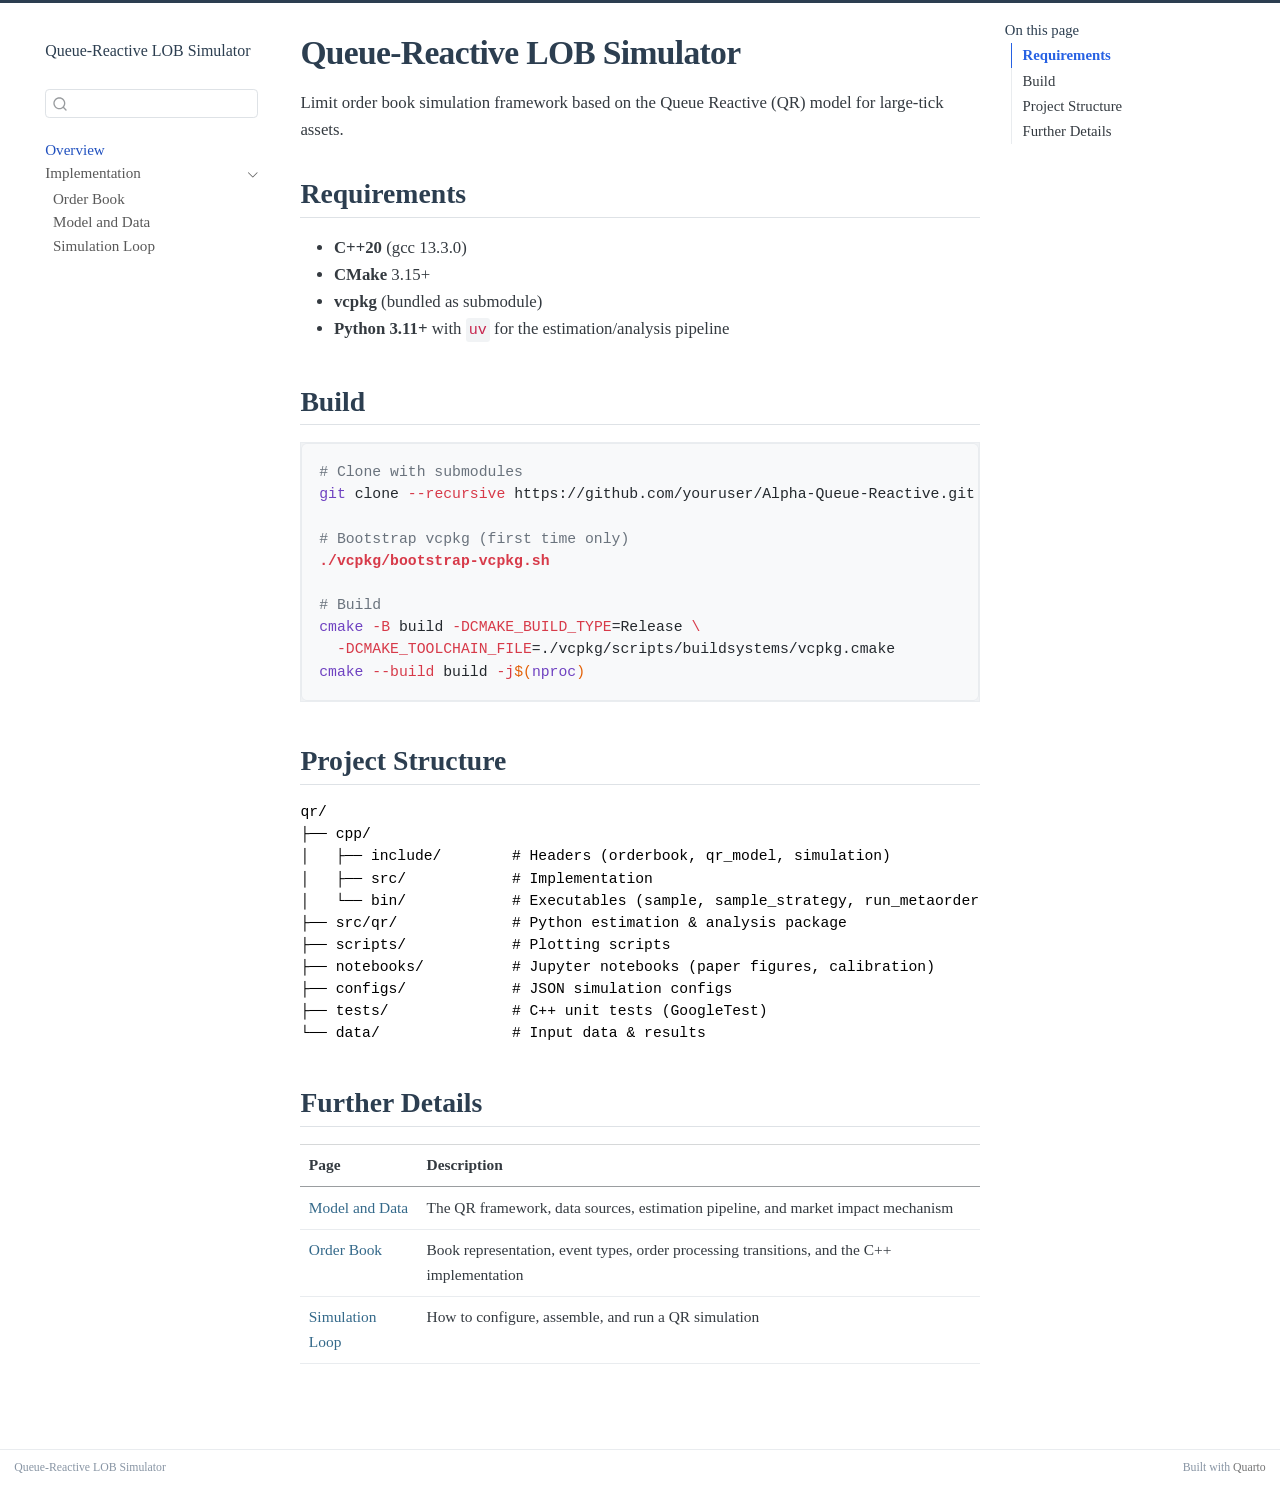
==== index.html @ 25c7e42f "Built site for gh-pages" ====
<!DOCTYPE html>
<html xmlns="http://www.w3.org/1999/xhtml" lang="en" xml:lang="en"><head>

<meta charset="utf-8">
<meta name="generator" content="quarto-1.8.27">

<meta name="viewport" content="width=device-width, initial-scale=1.0, user-scalable=yes">


<title>Queue-Reactive LOB Simulator</title>
<style>
code{white-space: pre-wrap;}
span.smallcaps{font-variant: small-caps;}
div.columns{display: flex; gap: min(4vw, 1.5em);}
div.column{flex: auto; overflow-x: auto;}
div.hanging-indent{margin-left: 1.5em; text-indent: -1.5em;}
ul.task-list{list-style: none;}
ul.task-list li input[type="checkbox"] {
  width: 0.8em;
  margin: 0 0.8em 0.2em -1em; /* quarto-specific, see https://github.com/quarto-dev/quarto-cli/issues/4556 */ 
  vertical-align: middle;
}
/* CSS for syntax highlighting */
html { -webkit-text-size-adjust: 100%; }
pre > code.sourceCode { white-space: pre; position: relative; }
pre > code.sourceCode > span { display: inline-block; line-height: 1.25; }
pre > code.sourceCode > span:empty { height: 1.2em; }
.sourceCode { overflow: visible; }
code.sourceCode > span { color: inherit; text-decoration: inherit; }
div.sourceCode { margin: 1em 0; }
pre.sourceCode { margin: 0; }
@media screen {
div.sourceCode { overflow: auto; }
}
@media print {
pre > code.sourceCode { white-space: pre-wrap; }
pre > code.sourceCode > span { text-indent: -5em; padding-left: 5em; }
}
pre.numberSource code
  { counter-reset: source-line 0; }
pre.numberSource code > span
  { position: relative; left: -4em; counter-increment: source-line; }
pre.numberSource code > span > a:first-child::before
  { content: counter(source-line);
    position: relative; left: -1em; text-align: right; vertical-align: baseline;
    border: none; display: inline-block;
    -webkit-touch-callout: none; -webkit-user-select: none;
    -khtml-user-select: none; -moz-user-select: none;
    -ms-user-select: none; user-select: none;
    padding: 0 4px; width: 4em;
  }
pre.numberSource { margin-left: 3em;  padding-left: 4px; }
div.sourceCode
  {   }
@media screen {
pre > code.sourceCode > span > a:first-child::before { text-decoration: underline; }
}
</style>


<script src="site_libs/quarto-nav/quarto-nav.js"></script>
<script src="site_libs/quarto-nav/headroom.min.js"></script>
<script src="site_libs/clipboard/clipboard.min.js"></script>
<script src="site_libs/quarto-search/autocomplete.umd.js"></script>
<script src="site_libs/quarto-search/fuse.min.js"></script>
<script src="site_libs/quarto-search/quarto-search.js"></script>
<meta name="quarto:offset" content="./">
<script src="site_libs/quarto-html/quarto.js" type="module"></script>
<script src="site_libs/quarto-html/tabsets/tabsets.js" type="module"></script>
<script src="site_libs/quarto-html/axe/axe-check.js" type="module"></script>
<script src="site_libs/quarto-html/popper.min.js"></script>
<script src="site_libs/quarto-html/tippy.umd.min.js"></script>
<script src="site_libs/quarto-html/anchor.min.js"></script>
<link href="site_libs/quarto-html/tippy.css" rel="stylesheet">
<link href="site_libs/quarto-html/quarto-syntax-highlighting-8b4baf804e461d9b72633f0de59a0cac.css" rel="stylesheet" id="quarto-text-highlighting-styles">
<script src="site_libs/bootstrap/bootstrap.min.js"></script>
<link href="site_libs/bootstrap/bootstrap-icons.css" rel="stylesheet">
<link href="site_libs/bootstrap/bootstrap-0736d62889a6a221a67ba4d03882f876.min.css" rel="stylesheet" append-hash="true" id="quarto-bootstrap" data-mode="light">
<script id="quarto-search-options" type="application/json">{
  "location": "sidebar",
  "copy-button": false,
  "collapse-after": 3,
  "panel-placement": "start",
  "type": "textbox",
  "limit": 50,
  "keyboard-shortcut": [
    "f",
    "/",
    "s"
  ],
  "show-item-context": false,
  "language": {
    "search-no-results-text": "No results",
    "search-matching-documents-text": "matching documents",
    "search-copy-link-title": "Copy link to search",
    "search-hide-matches-text": "Hide additional matches",
    "search-more-match-text": "more match in this document",
    "search-more-matches-text": "more matches in this document",
    "search-clear-button-title": "Clear",
    "search-text-placeholder": "",
    "search-detached-cancel-button-title": "Cancel",
    "search-submit-button-title": "Submit",
    "search-label": "Search"
  }
}</script>


<link rel="stylesheet" href="styles.css">
</head>

<body class="nav-sidebar floating quarto-light">

<div id="quarto-search-results"></div>
  <header id="quarto-header" class="headroom fixed-top">
  <nav class="quarto-secondary-nav">
    <div class="container-fluid d-flex">
      <button type="button" class="quarto-btn-toggle btn" data-bs-toggle="collapse" role="button" data-bs-target=".quarto-sidebar-collapse-item" aria-controls="quarto-sidebar" aria-expanded="false" aria-label="Toggle sidebar navigation" onclick="if (window.quartoToggleHeadroom) { window.quartoToggleHeadroom(); }">
        <i class="bi bi-layout-text-sidebar-reverse"></i>
      </button>
        <nav class="quarto-page-breadcrumbs" aria-label="breadcrumb"><ol class="breadcrumb"><li class="breadcrumb-item"><a href="./index.html">Overview</a></li></ol></nav>
        <a class="flex-grow-1" role="navigation" data-bs-toggle="collapse" data-bs-target=".quarto-sidebar-collapse-item" aria-controls="quarto-sidebar" aria-expanded="false" aria-label="Toggle sidebar navigation" onclick="if (window.quartoToggleHeadroom) { window.quartoToggleHeadroom(); }">      
        </a>
      <button type="button" class="btn quarto-search-button" aria-label="Search" onclick="window.quartoOpenSearch();">
        <i class="bi bi-search"></i>
      </button>
    </div>
  </nav>
</header>
<!-- content -->
<div id="quarto-content" class="quarto-container page-columns page-rows-contents page-layout-article">
<!-- sidebar -->
  <nav id="quarto-sidebar" class="sidebar collapse collapse-horizontal quarto-sidebar-collapse-item sidebar-navigation floating overflow-auto">
    <div class="pt-lg-2 mt-2 text-left sidebar-header">
    <div class="sidebar-title mb-0 py-0">
      <a href="./">Queue-Reactive LOB Simulator</a> 
    </div>
      </div>
        <div class="mt-2 flex-shrink-0 align-items-center">
        <div class="sidebar-search">
        <div id="quarto-search" class="" title="Search"></div>
        </div>
        </div>
    <div class="sidebar-menu-container"> 
    <ul class="list-unstyled mt-1">
        <li class="sidebar-item">
  <div class="sidebar-item-container"> 
  <a href="./index.html" class="sidebar-item-text sidebar-link active">
 <span class="menu-text">Overview</span></a>
  </div>
</li>
        <li class="sidebar-item sidebar-item-section">
      <div class="sidebar-item-container"> 
            <a class="sidebar-item-text sidebar-link text-start" data-bs-toggle="collapse" data-bs-target="#quarto-sidebar-section-1" role="navigation" aria-expanded="true">
 <span class="menu-text">Implementation</span></a>
          <a class="sidebar-item-toggle text-start" data-bs-toggle="collapse" data-bs-target="#quarto-sidebar-section-1" role="navigation" aria-expanded="true" aria-label="Toggle section">
            <i class="bi bi-chevron-right ms-2"></i>
          </a> 
      </div>
      <ul id="quarto-sidebar-section-1" class="collapse list-unstyled sidebar-section depth1 show">  
          <li class="sidebar-item">
  <div class="sidebar-item-container"> 
  <a href="./orderbook.html" class="sidebar-item-text sidebar-link">
 <span class="menu-text">Order Book</span></a>
  </div>
</li>
          <li class="sidebar-item">
  <div class="sidebar-item-container"> 
  <a href="./model.html" class="sidebar-item-text sidebar-link">
 <span class="menu-text">Model and Data</span></a>
  </div>
</li>
          <li class="sidebar-item">
  <div class="sidebar-item-container"> 
  <a href="./simulation.html" class="sidebar-item-text sidebar-link">
 <span class="menu-text">Simulation Loop</span></a>
  </div>
</li>
      </ul>
  </li>
    </ul>
    </div>
</nav>
<div id="quarto-sidebar-glass" class="quarto-sidebar-collapse-item" data-bs-toggle="collapse" data-bs-target=".quarto-sidebar-collapse-item"></div>
<!-- margin-sidebar -->
    <div id="quarto-margin-sidebar" class="sidebar margin-sidebar">
        <nav id="TOC" role="doc-toc" class="toc-active">
    <h2 id="toc-title">On this page</h2>
   
  <ul>
  <li><a href="#requirements" id="toc-requirements" class="nav-link active" data-scroll-target="#requirements">Requirements</a></li>
  <li><a href="#build" id="toc-build" class="nav-link" data-scroll-target="#build">Build</a></li>
  <li><a href="#project-structure" id="toc-project-structure" class="nav-link" data-scroll-target="#project-structure">Project Structure</a></li>
  <li><a href="#further-details" id="toc-further-details" class="nav-link" data-scroll-target="#further-details">Further Details</a></li>
  </ul>
</nav>
    </div>
<!-- main -->
<main class="content" id="quarto-document-content">

<header id="title-block-header" class="quarto-title-block default">
<div class="quarto-title">
<h1 class="title">Queue-Reactive LOB Simulator</h1>
</div>



<div class="quarto-title-meta">

    
  
    
  </div>
  


</header>


<p>Limit order book simulation framework based on the Queue Reactive (QR) model for large-tick assets.</p>
<section id="requirements" class="level2">
<h2 class="anchored" data-anchor-id="requirements">Requirements</h2>
<ul>
<li><strong>C++20</strong> (gcc 13.3.0)</li>
<li><strong>CMake</strong> 3.15+</li>
<li><strong>vcpkg</strong> (bundled as submodule)</li>
<li><strong>Python 3.11+</strong> with <code>uv</code> for the estimation/analysis pipeline</li>
</ul>
</section>
<section id="build" class="level2">
<h2 class="anchored" data-anchor-id="build">Build</h2>
<div class="code-copy-outer-scaffold"><div class="sourceCode" id="cb1"><pre class="sourceCode bash code-with-copy"><code class="sourceCode bash"><span id="cb1-1"><a href="#cb1-1" aria-hidden="true" tabindex="-1"></a><span class="co"># Clone with submodules</span></span>
<span id="cb1-2"><a href="#cb1-2" aria-hidden="true" tabindex="-1"></a><span class="fu">git</span> clone <span class="at">--recursive</span> https://github.com/youruser/Alpha-Queue-Reactive.git</span>
<span id="cb1-3"><a href="#cb1-3" aria-hidden="true" tabindex="-1"></a></span>
<span id="cb1-4"><a href="#cb1-4" aria-hidden="true" tabindex="-1"></a><span class="co"># Bootstrap vcpkg (first time only)</span></span>
<span id="cb1-5"><a href="#cb1-5" aria-hidden="true" tabindex="-1"></a><span class="ex">./vcpkg/bootstrap-vcpkg.sh</span></span>
<span id="cb1-6"><a href="#cb1-6" aria-hidden="true" tabindex="-1"></a></span>
<span id="cb1-7"><a href="#cb1-7" aria-hidden="true" tabindex="-1"></a><span class="co"># Build</span></span>
<span id="cb1-8"><a href="#cb1-8" aria-hidden="true" tabindex="-1"></a><span class="fu">cmake</span> <span class="at">-B</span> build <span class="at">-DCMAKE_BUILD_TYPE</span><span class="op">=</span>Release <span class="dt">\</span></span>
<span id="cb1-9"><a href="#cb1-9" aria-hidden="true" tabindex="-1"></a>  <span class="at">-DCMAKE_TOOLCHAIN_FILE</span><span class="op">=</span>./vcpkg/scripts/buildsystems/vcpkg.cmake</span>
<span id="cb1-10"><a href="#cb1-10" aria-hidden="true" tabindex="-1"></a><span class="fu">cmake</span> <span class="at">--build</span> build <span class="at">-j</span><span class="va">$(</span><span class="fu">nproc</span><span class="va">)</span></span></code></pre></div><button title="Copy to Clipboard" class="code-copy-button"><i class="bi"></i></button></div>
</section>
<section id="project-structure" class="level2">
<h2 class="anchored" data-anchor-id="project-structure">Project Structure</h2>
<pre><code>qr/
├── cpp/
│   ├── include/        # Headers (orderbook, qr_model, simulation)
│   ├── src/            # Implementation
│   └── bin/            # Executables (sample, sample_strategy, run_metaorder, ...)
├── src/qr/             # Python estimation &amp; analysis package
├── scripts/            # Plotting scripts
├── notebooks/          # Jupyter notebooks (paper figures, calibration)
├── configs/            # JSON simulation configs
├── tests/              # C++ unit tests (GoogleTest)
└── data/               # Input data &amp; results</code></pre>
</section>
<section id="further-details" class="level2">
<h2 class="anchored" data-anchor-id="further-details">Further Details</h2>
<table class="caption-top table">
<thead>
<tr class="header">
<th>Page</th>
<th>Description</th>
</tr>
</thead>
<tbody>
<tr class="odd">
<td><a href="./model.html">Model and Data</a></td>
<td>The QR framework, data sources, estimation pipeline, and market impact mechanism</td>
</tr>
<tr class="even">
<td><a href="./orderbook.html">Order Book</a></td>
<td>Book representation, event types, order processing transitions, and the C++ implementation</td>
</tr>
<tr class="odd">
<td><a href="./simulation.html">Simulation Loop</a></td>
<td>How to configure, assemble, and run a QR simulation</td>
</tr>
</tbody>
</table>


</section>

</main> <!-- /main -->
<script id="quarto-html-after-body" type="application/javascript">
  window.document.addEventListener("DOMContentLoaded", function (event) {
    const icon = "";
    const anchorJS = new window.AnchorJS();
    anchorJS.options = {
      placement: 'right',
      icon: icon
    };
    anchorJS.add('.anchored');
    const isCodeAnnotation = (el) => {
      for (const clz of el.classList) {
        if (clz.startsWith('code-annotation-')) {                     
          return true;
        }
      }
      return false;
    }
    const onCopySuccess = function(e) {
      // button target
      const button = e.trigger;
      // don't keep focus
      button.blur();
      // flash "checked"
      button.classList.add('code-copy-button-checked');
      var currentTitle = button.getAttribute("title");
      button.setAttribute("title", "Copied!");
      let tooltip;
      if (window.bootstrap) {
        button.setAttribute("data-bs-toggle", "tooltip");
        button.setAttribute("data-bs-placement", "left");
        button.setAttribute("data-bs-title", "Copied!");
        tooltip = new bootstrap.Tooltip(button, 
          { trigger: "manual", 
            customClass: "code-copy-button-tooltip",
            offset: [0, -8]});
        tooltip.show();    
      }
      setTimeout(function() {
        if (tooltip) {
          tooltip.hide();
          button.removeAttribute("data-bs-title");
          button.removeAttribute("data-bs-toggle");
          button.removeAttribute("data-bs-placement");
        }
        button.setAttribute("title", currentTitle);
        button.classList.remove('code-copy-button-checked');
      }, 1000);
      // clear code selection
      e.clearSelection();
    }
    const getTextToCopy = function(trigger) {
      const outerScaffold = trigger.parentElement.cloneNode(true);
      const codeEl = outerScaffold.querySelector('code');
      for (const childEl of codeEl.children) {
        if (isCodeAnnotation(childEl)) {
          childEl.remove();
        }
      }
      return codeEl.innerText;
    }
    const clipboard = new window.ClipboardJS('.code-copy-button:not([data-in-quarto-modal])', {
      text: getTextToCopy
    });
    clipboard.on('success', onCopySuccess);
    if (window.document.getElementById('quarto-embedded-source-code-modal')) {
      const clipboardModal = new window.ClipboardJS('.code-copy-button[data-in-quarto-modal]', {
        text: getTextToCopy,
        container: window.document.getElementById('quarto-embedded-source-code-modal')
      });
      clipboardModal.on('success', onCopySuccess);
    }
      var localhostRegex = new RegExp(/^(?:http|https):\/\/localhost\:?[0-9]*\//);
      var mailtoRegex = new RegExp(/^mailto:/);
        var filterRegex = new RegExp('/' + window.location.host + '/');
      var isInternal = (href) => {
          return filterRegex.test(href) || localhostRegex.test(href) || mailtoRegex.test(href);
      }
      // Inspect non-navigation links and adorn them if external
     var links = window.document.querySelectorAll('a[href]:not(.nav-link):not(.navbar-brand):not(.toc-action):not(.sidebar-link):not(.sidebar-item-toggle):not(.pagination-link):not(.no-external):not([aria-hidden]):not(.dropdown-item):not(.quarto-navigation-tool):not(.about-link)');
      for (var i=0; i<links.length; i++) {
        const link = links[i];
        if (!isInternal(link.href)) {
          // undo the damage that might have been done by quarto-nav.js in the case of
          // links that we want to consider external
          if (link.dataset.originalHref !== undefined) {
            link.href = link.dataset.originalHref;
          }
        }
      }
    function tippyHover(el, contentFn, onTriggerFn, onUntriggerFn) {
      const config = {
        allowHTML: true,
        maxWidth: 500,
        delay: 100,
        arrow: false,
        appendTo: function(el) {
            return el.parentElement;
        },
        interactive: true,
        interactiveBorder: 10,
        theme: 'quarto',
        placement: 'bottom-start',
      };
      if (contentFn) {
        config.content = contentFn;
      }
      if (onTriggerFn) {
        config.onTrigger = onTriggerFn;
      }
      if (onUntriggerFn) {
        config.onUntrigger = onUntriggerFn;
      }
      window.tippy(el, config); 
    }
    const noterefs = window.document.querySelectorAll('a[role="doc-noteref"]');
    for (var i=0; i<noterefs.length; i++) {
      const ref = noterefs[i];
      tippyHover(ref, function() {
        // use id or data attribute instead here
        let href = ref.getAttribute('data-footnote-href') || ref.getAttribute('href');
        try { href = new URL(href).hash; } catch {}
        const id = href.replace(/^#\/?/, "");
        const note = window.document.getElementById(id);
        if (note) {
          return note.innerHTML;
        } else {
          return "";
        }
      });
    }
    const xrefs = window.document.querySelectorAll('a.quarto-xref');
    const processXRef = (id, note) => {
      // Strip column container classes
      const stripColumnClz = (el) => {
        el.classList.remove("page-full", "page-columns");
        if (el.children) {
          for (const child of el.children) {
            stripColumnClz(child);
          }
        }
      }
      stripColumnClz(note)
      if (id === null || id.startsWith('sec-')) {
        // Special case sections, only their first couple elements
        const container = document.createElement("div");
        if (note.children && note.children.length > 2) {
          container.appendChild(note.children[0].cloneNode(true));
          for (let i = 1; i < note.children.length; i++) {
            const child = note.children[i];
            if (child.tagName === "P" && child.innerText === "") {
              continue;
            } else {
              container.appendChild(child.cloneNode(true));
              break;
            }
          }
          if (window.Quarto?.typesetMath) {
            window.Quarto.typesetMath(container);
          }
          return container.innerHTML
        } else {
          if (window.Quarto?.typesetMath) {
            window.Quarto.typesetMath(note);
          }
          return note.innerHTML;
        }
      } else {
        // Remove any anchor links if they are present
        const anchorLink = note.querySelector('a.anchorjs-link');
        if (anchorLink) {
          anchorLink.remove();
        }
        if (window.Quarto?.typesetMath) {
          window.Quarto.typesetMath(note);
        }
        if (note.classList.contains("callout")) {
          return note.outerHTML;
        } else {
          return note.innerHTML;
        }
      }
    }
    for (var i=0; i<xrefs.length; i++) {
      const xref = xrefs[i];
      tippyHover(xref, undefined, function(instance) {
        instance.disable();
        let url = xref.getAttribute('href');
        let hash = undefined; 
        if (url.startsWith('#')) {
          hash = url;
        } else {
          try { hash = new URL(url).hash; } catch {}
        }
        if (hash) {
          const id = hash.replace(/^#\/?/, "");
          const note = window.document.getElementById(id);
          if (note !== null) {
            try {
              const html = processXRef(id, note.cloneNode(true));
              instance.setContent(html);
            } finally {
              instance.enable();
              instance.show();
            }
          } else {
            // See if we can fetch this
            fetch(url.split('#')[0])
            .then(res => res.text())
            .then(html => {
              const parser = new DOMParser();
              const htmlDoc = parser.parseFromString(html, "text/html");
              const note = htmlDoc.getElementById(id);
              if (note !== null) {
                const html = processXRef(id, note);
                instance.setContent(html);
              } 
            }).finally(() => {
              instance.enable();
              instance.show();
            });
          }
        } else {
          // See if we can fetch a full url (with no hash to target)
          // This is a special case and we should probably do some content thinning / targeting
          fetch(url)
          .then(res => res.text())
          .then(html => {
            const parser = new DOMParser();
            const htmlDoc = parser.parseFromString(html, "text/html");
            const note = htmlDoc.querySelector('main.content');
            if (note !== null) {
              // This should only happen for chapter cross references
              // (since there is no id in the URL)
              // remove the first header
              if (note.children.length > 0 && note.children[0].tagName === "HEADER") {
                note.children[0].remove();
              }
              const html = processXRef(null, note);
              instance.setContent(html);
            } 
          }).finally(() => {
            instance.enable();
            instance.show();
          });
        }
      }, function(instance) {
      });
    }
        let selectedAnnoteEl;
        const selectorForAnnotation = ( cell, annotation) => {
          let cellAttr = 'data-code-cell="' + cell + '"';
          let lineAttr = 'data-code-annotation="' +  annotation + '"';
          const selector = 'span[' + cellAttr + '][' + lineAttr + ']';
          return selector;
        }
        const selectCodeLines = (annoteEl) => {
          const doc = window.document;
          const targetCell = annoteEl.getAttribute("data-target-cell");
          const targetAnnotation = annoteEl.getAttribute("data-target-annotation");
          const annoteSpan = window.document.querySelector(selectorForAnnotation(targetCell, targetAnnotation));
          const lines = annoteSpan.getAttribute("data-code-lines").split(",");
          const lineIds = lines.map((line) => {
            return targetCell + "-" + line;
          })
          let top = null;
          let height = null;
          let parent = null;
          if (lineIds.length > 0) {
              //compute the position of the single el (top and bottom and make a div)
              const el = window.document.getElementById(lineIds[0]);
              top = el.offsetTop;
              height = el.offsetHeight;
              parent = el.parentElement.parentElement;
            if (lineIds.length > 1) {
              const lastEl = window.document.getElementById(lineIds[lineIds.length - 1]);
              const bottom = lastEl.offsetTop + lastEl.offsetHeight;
              height = bottom - top;
            }
            if (top !== null && height !== null && parent !== null) {
              // cook up a div (if necessary) and position it 
              let div = window.document.getElementById("code-annotation-line-highlight");
              if (div === null) {
                div = window.document.createElement("div");
                div.setAttribute("id", "code-annotation-line-highlight");
                div.style.position = 'absolute';
                parent.appendChild(div);
              }
              div.style.top = top - 2 + "px";
              div.style.height = height + 4 + "px";
              div.style.left = 0;
              let gutterDiv = window.document.getElementById("code-annotation-line-highlight-gutter");
              if (gutterDiv === null) {
                gutterDiv = window.document.createElement("div");
                gutterDiv.setAttribute("id", "code-annotation-line-highlight-gutter");
                gutterDiv.style.position = 'absolute';
                const codeCell = window.document.getElementById(targetCell);
                const gutter = codeCell.querySelector('.code-annotation-gutter');
                gutter.appendChild(gutterDiv);
              }
              gutterDiv.style.top = top - 2 + "px";
              gutterDiv.style.height = height + 4 + "px";
            }
            selectedAnnoteEl = annoteEl;
          }
        };
        const unselectCodeLines = () => {
          const elementsIds = ["code-annotation-line-highlight", "code-annotation-line-highlight-gutter"];
          elementsIds.forEach((elId) => {
            const div = window.document.getElementById(elId);
            if (div) {
              div.remove();
            }
          });
          selectedAnnoteEl = undefined;
        };
          // Handle positioning of the toggle
      window.addEventListener(
        "resize",
        throttle(() => {
          elRect = undefined;
          if (selectedAnnoteEl) {
            selectCodeLines(selectedAnnoteEl);
          }
        }, 10)
      );
      function throttle(fn, ms) {
      let throttle = false;
      let timer;
        return (...args) => {
          if(!throttle) { // first call gets through
              fn.apply(this, args);
              throttle = true;
          } else { // all the others get throttled
              if(timer) clearTimeout(timer); // cancel #2
              timer = setTimeout(() => {
                fn.apply(this, args);
                timer = throttle = false;
              }, ms);
          }
        };
      }
        // Attach click handler to the DT
        const annoteDls = window.document.querySelectorAll('dt[data-target-cell]');
        for (const annoteDlNode of annoteDls) {
          annoteDlNode.addEventListener('click', (event) => {
            const clickedEl = event.target;
            if (clickedEl !== selectedAnnoteEl) {
              unselectCodeLines();
              const activeEl = window.document.querySelector('dt[data-target-cell].code-annotation-active');
              if (activeEl) {
                activeEl.classList.remove('code-annotation-active');
              }
              selectCodeLines(clickedEl);
              clickedEl.classList.add('code-annotation-active');
            } else {
              // Unselect the line
              unselectCodeLines();
              clickedEl.classList.remove('code-annotation-active');
            }
          });
        }
    const findCites = (el) => {
      const parentEl = el.parentElement;
      if (parentEl) {
        const cites = parentEl.dataset.cites;
        if (cites) {
          return {
            el,
            cites: cites.split(' ')
          };
        } else {
          return findCites(el.parentElement)
        }
      } else {
        return undefined;
      }
    };
    var bibliorefs = window.document.querySelectorAll('a[role="doc-biblioref"]');
    for (var i=0; i<bibliorefs.length; i++) {
      const ref = bibliorefs[i];
      const citeInfo = findCites(ref);
      if (citeInfo) {
        tippyHover(citeInfo.el, function() {
          var popup = window.document.createElement('div');
          citeInfo.cites.forEach(function(cite) {
            var citeDiv = window.document.createElement('div');
            citeDiv.classList.add('hanging-indent');
            citeDiv.classList.add('csl-entry');
            var biblioDiv = window.document.getElementById('ref-' + cite);
            if (biblioDiv) {
              citeDiv.innerHTML = biblioDiv.innerHTML;
            }
            popup.appendChild(citeDiv);
          });
          return popup.innerHTML;
        });
      }
    }
  });
  </script>
</div> <!-- /content -->
<footer class="footer">
  <div class="nav-footer">
    <div class="nav-footer-left">
<p>Queue-Reactive LOB Simulator</p>
</div>   
    <div class="nav-footer-center">
      &nbsp;
    </div>
    <div class="nav-footer-right">
<p>Built with <a href="https://quarto.org/">Quarto</a></p>
</div>
  </div>
</footer>




</body></html>
---- site_libs/quarto-html/tippy.css ----
.tippy-box[data-animation=fade][data-state=hidden]{opacity:0}[data-tippy-root]{max-width:calc(100vw - 10px)}.tippy-box{position:relative;background-color:#333;color:#fff;border-radius:4px;font-size:14px;line-height:1.4;white-space:normal;outline:0;transition-property:transform,visibility,opacity}.tippy-box[data-placement^=top]>.tippy-arrow{bottom:0}.tippy-box[data-placement^=top]>.tippy-arrow:before{bottom:-7px;left:0;border-width:8px 8px 0;border-top-color:initial;transform-origin:center top}.tippy-box[data-placement^=bottom]>.tippy-arrow{top:0}.tippy-box[data-placement^=bottom]>.tippy-arrow:before{top:-7px;left:0;border-width:0 8px 8px;border-bottom-color:initial;transform-origin:center bottom}.tippy-box[data-placement^=left]>.tippy-arrow{right:0}.tippy-box[data-placement^=left]>.tippy-arrow:before{border-width:8px 0 8px 8px;border-left-color:initial;right:-7px;transform-origin:center left}.tippy-box[data-placement^=right]>.tippy-arrow{left:0}.tippy-box[data-placement^=right]>.tippy-arrow:before{left:-7px;border-width:8px 8px 8px 0;border-right-color:initial;transform-origin:center right}.tippy-box[data-inertia][data-state=visible]{transition-timing-function:cubic-bezier(.54,1.5,.38,1.11)}.tippy-arrow{width:16px;height:16px;color:#333}.tippy-arrow:before{content:"";position:absolute;border-color:transparent;border-style:solid}.tippy-content{position:relative;padding:5px 9px;z-index:1}
---- site_libs/quarto-html/quarto-syntax-highlighting-8b4baf804e461d9b72633f0de59a0cac.css ----
/* quarto syntax highlight colors */
:root {
  --quarto-hl-al-color: #ff5555;
  --quarto-hl-an-color: #6a737d;
  --quarto-hl-at-color: #d73a49;
  --quarto-hl-bn-color: #005cc5;
  --quarto-hl-bu-color: #d73a49;
  --quarto-hl-ch-color: #032f62;
  --quarto-hl-co-color: #6a737d;
  --quarto-hl-cv-color: #6a737d;
  --quarto-hl-cn-color: #005cc5;
  --quarto-hl-cf-color: #d73a49;
  --quarto-hl-dt-color: #d73a49;
  --quarto-hl-dv-color: #005cc5;
  --quarto-hl-do-color: #6a737d;
  --quarto-hl-er-color: #ff5555;
  --quarto-hl-ex-color: #d73a49;
  --quarto-hl-fl-color: #005cc5;
  --quarto-hl-fu-color: #6f42c1;
  --quarto-hl-im-color: #032f62;
  --quarto-hl-in-color: #6a737d;
  --quarto-hl-kw-color: #d73a49;
  --quarto-hl-op-color: #24292e;
  --quarto-hl-pp-color: #d73a49;
  --quarto-hl-re-color: #6a737d;
  --quarto-hl-sc-color: #005cc5;
  --quarto-hl-ss-color: #032f62;
  --quarto-hl-st-color: #032f62;
  --quarto-hl-va-color: #e36209;
  --quarto-hl-vs-color: #032f62;
  --quarto-hl-wa-color: #ff5555;
}

/* other quarto variables */
:root {
  --quarto-font-monospace: SFMono-Regular, Menlo, Monaco, Consolas, "Liberation Mono", "Courier New", monospace;
}

/* syntax highlight based on Pandoc's rules */
pre > code.sourceCode > span {
  color: #24292e;
}

code.sourceCode > span {
  color: #24292e;
}

div.sourceCode,
div.sourceCode pre.sourceCode {
  color: #24292e;
}

/* Normal */
code span {
  color: #24292e;
}

/* Alert */
code span.al {
  font-weight: bold;
  color: #ff5555;
}

/* Annotation */
code span.an {
  color: #6a737d;
}

/* Attribute */
code span.at {
  color: #d73a49;
}

/* BaseN */
code span.bn {
  color: #005cc5;
}

/* BuiltIn */
code span.bu {
  color: #d73a49;
}

/* ControlFlow */
code span.cf {
  color: #d73a49;
}

/* Char */
code span.ch {
  color: #032f62;
}

/* Constant */
code span.cn {
  color: #005cc5;
}

/* Comment */
code span.co {
  color: #6a737d;
}

/* CommentVar */
code span.cv {
  color: #6a737d;
}

/* Documentation */
code span.do {
  color: #6a737d;
}

/* DataType */
code span.dt {
  color: #d73a49;
}

/* DecVal */
code span.dv {
  color: #005cc5;
}

/* Error */
code span.er {
  color: #ff5555;
  text-decoration: underline;
}

/* Extension */
code span.ex {
  font-weight: bold;
  color: #d73a49;
}

/* Float */
code span.fl {
  color: #005cc5;
}

/* Function */
code span.fu {
  color: #6f42c1;
}

/* Import */
code span.im {
  color: #032f62;
}

/* Information */
code span.in {
  color: #6a737d;
}

/* Keyword */
code span.kw {
  color: #d73a49;
}

/* Operator */
code span.op {
  color: #24292e;
}

/* Preprocessor */
code span.pp {
  color: #d73a49;
}

/* RegionMarker */
code span.re {
  color: #6a737d;
}

/* SpecialChar */
code span.sc {
  color: #005cc5;
}

/* SpecialString */
code span.ss {
  color: #032f62;
}

/* String */
code span.st {
  color: #032f62;
}

/* Variable */
code span.va {
  color: #e36209;
}

/* VerbatimString */
code span.vs {
  color: #032f62;
}

/* Warning */
code span.wa {
  color: #ff5555;
}

.prevent-inlining {
  content: "</";
}

/*# sourceMappingURL=d5869c7ef605691dccb382f9093b1d67.css.map */
---- styles.css ----
/* ── Academic clean style ── */

/* Subtle top border accent */
body {
  border-top: 3px solid #2c3e50;
}

/* Title styling */
.quarto-title h1.title {
  font-weight: 600;
  letter-spacing: -0.02em;
  color: #2c3e50;
}

.quarto-title .subtitle {
  font-style: italic;
  color: #5a6c7d;
  font-size: 1.1rem;
}

/* Sidebar refinements */
.sidebar-title {
  font-weight: 600;
  font-size: 0.95rem;
  color: #2c3e50;
}

.sidebar-item .sidebar-item-text {
  font-size: 0.9rem;
}

.sidebar .sidebar-section .sidebar-item.active .sidebar-item-text {
  font-weight: 600;
  color: #2c3e50;
}

/* Headings */
h1, h2, h3, h4 {
  color: #2c3e50;
  font-weight: 600;
}

h2 {
  border-bottom: 1px solid #dee2e6;
  padding-bottom: 0.4rem;
  margin-top: 2.5rem;
}

h3 {
  margin-top: 2rem;
}

/* Links */
a {
  color: #34698a;
  text-decoration: none;
}

a:hover {
  color: #2c3e50;
  text-decoration: underline;
}

/* Code blocks */
pre.sourceCode {
  background: #f8f9fa;
  border: 1px solid #e9ecef;
  border-radius: 6px;
  padding: 1rem;
  font-size: 0.88rem;
  line-height: 1.5;
}

code {
  color: #c7254e;
  background: #f8f9fa;
  padding: 0.15em 0.35em;
  border-radius: 3px;
  font-size: 0.9em;
}

pre code {
  color: inherit;
  background: none;
  padding: 0;
}

/* Tables */
table {
  font-size: 0.92rem;
  border-collapse: collapse;
  width: 100%;
  margin: 1.5rem 0;
}

thead {
  border-bottom: 2px solid #2c3e50;
}

th {
  font-weight: 600;
  color: #2c3e50;
  padding: 0.6rem 0.8rem;
  text-align: left;
}

td {
  padding: 0.5rem 0.8rem;
  border-bottom: 1px solid #e9ecef;
}

tbody tr:hover {
  background: #f8f9fa;
}

/* Callouts */
.callout {
  border-radius: 6px;
  margin: 1.5rem 0;
}

/* Mermaid diagrams */
.mermaid svg {
  max-width: 100%;
}

/* Block quotes — for epigraphs */
blockquote {
  border-left: 3px solid #2c3e50;
  padding-left: 1.2rem;
  color: #5a6c7d;
  font-style: italic;
  margin: 1.5rem 0;
}

/* Page footer */
.nav-footer {
  font-size: 0.85rem;
  color: #8895a4;
  border-top: 1px solid #e9ecef;
}

/* TOC refinements */
.sidebar nav[role="doc-toc"] a {
  font-size: 0.88rem;
  color: #5a6c7d;
}

.sidebar nav[role="doc-toc"] a.active {
  color: #2c3e50;
  font-weight: 600;
}

/* Math display */
.math.display {
  margin: 1.5rem 0;
}
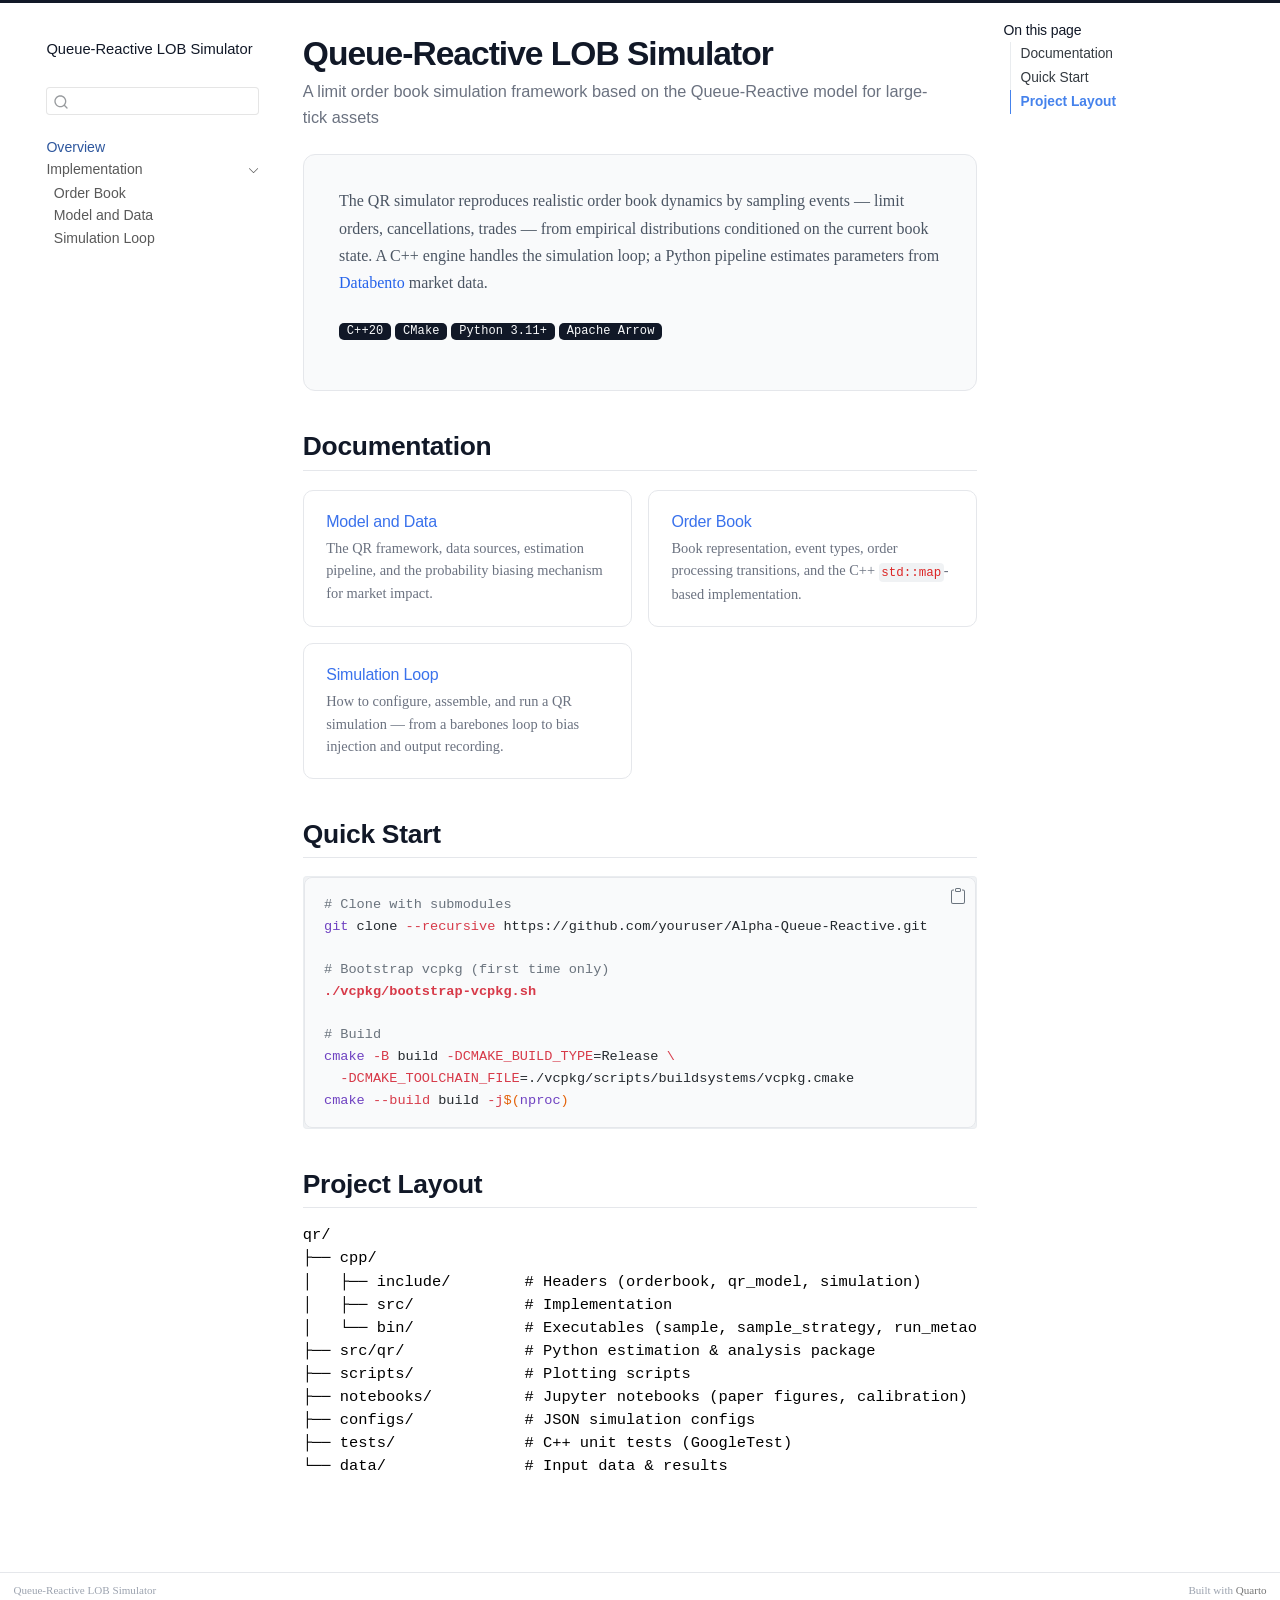
==== commit 97f4109b: "Built site for gh-pages" ====
--- a/index.html
+++ b/index.html
@@ -75,7 +75,7 @@
 <link href="site_libs/quarto-html/quarto-syntax-highlighting-8b4baf804e461d9b72633f0de59a0cac.css" rel="stylesheet" id="quarto-text-highlighting-styles">
 <script src="site_libs/bootstrap/bootstrap.min.js"></script>
 <link href="site_libs/bootstrap/bootstrap-icons.css" rel="stylesheet">
-<link href="site_libs/bootstrap/bootstrap-0736d62889a6a221a67ba4d03882f876.min.css" rel="stylesheet" append-hash="true" id="quarto-bootstrap" data-mode="light">
+<link href="site_libs/bootstrap/bootstrap-5ee32fd12e4893cbbd3c89dbebe6ed2c.min.css" rel="stylesheet" append-hash="true" id="quarto-bootstrap" data-mode="light">
 <script id="quarto-search-options" type="application/json">{
   "location": "sidebar",
   "copy-button": false,
@@ -127,7 +127,7 @@
   </nav>
 </header>
 <!-- content -->
-<div id="quarto-content" class="quarto-container page-columns page-rows-contents page-layout-article">
+<div id="quarto-content" class="quarto-container page-columns page-rows-contents page-layout-full">
 <!-- sidebar -->
   <nav id="quarto-sidebar" class="sidebar collapse collapse-horizontal quarto-sidebar-collapse-item sidebar-navigation floating overflow-auto">
     <div class="pt-lg-2 mt-2 text-left sidebar-header">
@@ -187,24 +187,24 @@
     <h2 id="toc-title">On this page</h2>
    
   <ul>
-  <li><a href="#requirements" id="toc-requirements" class="nav-link active" data-scroll-target="#requirements">Requirements</a></li>
-  <li><a href="#build" id="toc-build" class="nav-link" data-scroll-target="#build">Build</a></li>
-  <li><a href="#project-structure" id="toc-project-structure" class="nav-link" data-scroll-target="#project-structure">Project Structure</a></li>
-  <li><a href="#further-details" id="toc-further-details" class="nav-link" data-scroll-target="#further-details">Further Details</a></li>
+  <li><a href="#documentation" id="toc-documentation" class="nav-link active" data-scroll-target="#documentation">Documentation</a></li>
+  <li><a href="#quick-start" id="toc-quick-start" class="nav-link" data-scroll-target="#quick-start">Quick Start</a></li>
+  <li><a href="#project-layout" id="toc-project-layout" class="nav-link" data-scroll-target="#project-layout">Project Layout</a></li>
   </ul>
 </nav>
     </div>
 <!-- main -->
-<main class="content" id="quarto-document-content">
+<main class="content column-body" id="quarto-document-content">
 
 <header id="title-block-header" class="quarto-title-block default">
 <div class="quarto-title">
 <h1 class="title">Queue-Reactive LOB Simulator</h1>
+<p class="subtitle lead">A limit order book simulation framework based on the Queue-Reactive model for large-tick assets</p>
 </div>
 
 
 
-<div class="quarto-title-meta">
+<div class="quarto-title-meta column-body">
 
     
   
@@ -216,18 +216,33 @@
 </header>
 
 
-<p>Limit order book simulation framework based on the Queue Reactive (QR) model for large-tick assets.</p>
-<section id="requirements" class="level2">
-<h2 class="anchored" data-anchor-id="requirements">Requirements</h2>
-<ul>
-<li><strong>C++20</strong> (gcc 13.3.0)</li>
-<li><strong>CMake</strong> 3.15+</li>
-<li><strong>vcpkg</strong> (bundled as submodule)</li>
-<li><strong>Python 3.11+</strong> with <code>uv</code> for the estimation/analysis pipeline</li>
-</ul>
+<div class="hero">
+<div class="hero-content">
+<p>The QR simulator reproduces realistic order book dynamics by sampling events — limit orders, cancellations, trades — from empirical distributions conditioned on the current book state. A C++ engine handles the simulation loop; a Python pipeline estimates parameters from <a href="https://databento.com">Databento</a> market data.</p>
+<div class="hero-badges">
+<p><span class="badge">C++20</span> <span class="badge">CMake</span> <span class="badge">Python 3.11+</span> <span class="badge">Apache Arrow</span></p>
+</div>
+</div>
+</div>
+<section id="documentation" class="level2">
+<h2 class="anchored" data-anchor-id="documentation">Documentation</h2>
+<div class="card-grid">
+<section id="model-and-data" class="level3 doc-card">
+<h3 class="anchored" data-anchor-id="model-and-data"><a href="./model.html">Model and Data</a></h3>
+<p>The QR framework, data sources, estimation pipeline, and the probability biasing mechanism for market impact.</p>
 </section>
-<section id="build" class="level2">
-<h2 class="anchored" data-anchor-id="build">Build</h2>
+<section id="order-book" class="level3 doc-card">
+<h3 class="anchored" data-anchor-id="order-book"><a href="./orderbook.html">Order Book</a></h3>
+<p>Book representation, event types, order processing transitions, and the C++ <code>std::map</code>-based implementation.</p>
+</section>
+<section id="simulation-loop" class="level3 doc-card">
+<h3 class="anchored" data-anchor-id="simulation-loop"><a href="./simulation.html">Simulation Loop</a></h3>
+<p>How to configure, assemble, and run a QR simulation — from a barebones loop to bias injection and output recording.</p>
+</section>
+</div>
+</section>
+<section id="quick-start" class="level2">
+<h2 class="anchored" data-anchor-id="quick-start">Quick Start</h2>
 <div class="code-copy-outer-scaffold"><div class="sourceCode" id="cb1"><pre class="sourceCode bash code-with-copy"><code class="sourceCode bash"><span id="cb1-1"><a href="#cb1-1" aria-hidden="true" tabindex="-1"></a><span class="co"># Clone with submodules</span></span>
 <span id="cb1-2"><a href="#cb1-2" aria-hidden="true" tabindex="-1"></a><span class="fu">git</span> clone <span class="at">--recursive</span> https://github.com/youruser/Alpha-Queue-Reactive.git</span>
 <span id="cb1-3"><a href="#cb1-3" aria-hidden="true" tabindex="-1"></a></span>
@@ -239,8 +254,8 @@
 <span id="cb1-9"><a href="#cb1-9" aria-hidden="true" tabindex="-1"></a>  <span class="at">-DCMAKE_TOOLCHAIN_FILE</span><span class="op">=</span>./vcpkg/scripts/buildsystems/vcpkg.cmake</span>
 <span id="cb1-10"><a href="#cb1-10" aria-hidden="true" tabindex="-1"></a><span class="fu">cmake</span> <span class="at">--build</span> build <span class="at">-j</span><span class="va">$(</span><span class="fu">nproc</span><span class="va">)</span></span></code></pre></div><button title="Copy to Clipboard" class="code-copy-button"><i class="bi"></i></button></div>
 </section>
-<section id="project-structure" class="level2">
-<h2 class="anchored" data-anchor-id="project-structure">Project Structure</h2>
+<section id="project-layout" class="level2">
+<h2 class="anchored" data-anchor-id="project-layout">Project Layout</h2>
 <pre><code>qr/
 ├── cpp/
 │   ├── include/        # Headers (orderbook, qr_model, simulation)
@@ -252,31 +267,6 @@
 ├── configs/            # JSON simulation configs
 ├── tests/              # C++ unit tests (GoogleTest)
 └── data/               # Input data &amp; results</code></pre>
-</section>
-<section id="further-details" class="level2">
-<h2 class="anchored" data-anchor-id="further-details">Further Details</h2>
-<table class="caption-top table">
-<thead>
-<tr class="header">
-<th>Page</th>
-<th>Description</th>
-</tr>
-</thead>
-<tbody>
-<tr class="odd">
-<td><a href="./model.html">Model and Data</a></td>
-<td>The QR framework, data sources, estimation pipeline, and market impact mechanism</td>
-</tr>
-<tr class="even">
-<td><a href="./orderbook.html">Order Book</a></td>
-<td>Book representation, event types, order processing transitions, and the C++ implementation</td>
-</tr>
-<tr class="odd">
-<td><a href="./simulation.html">Simulation Loop</a></td>
-<td>How to configure, assemble, and run a QR simulation</td>
-</tr>
-</tbody>
-</table>
 
 
 </section>
@@ -355,7 +345,7 @@
     }
       var localhostRegex = new RegExp(/^(?:http|https):\/\/localhost\:?[0-9]*\//);
       var mailtoRegex = new RegExp(/^mailto:/);
-        var filterRegex = new RegExp('/' + window.location.host + '/');
+        var filterRegex = new RegExp("https:\/\/SaadSouilmi\.github\.io\/Queue-Reactive\/");
       var isInternal = (href) => {
           return filterRegex.test(href) || localhostRegex.test(href) || mailtoRegex.test(href);
       }
--- a/styles.css
+++ b/styles.css
@@ -1,47 +1,132 @@
-/* ── Academic clean style ── */
-
-/* Subtle top border accent */
+/* ── Modern clean style ── */
+
+/* Top accent */
 body {
-  border-top: 3px solid #2c3e50;
-}
-
-/* Title styling */
+  border-top: 3px solid #111827;
+}
+
+/* Title */
 .quarto-title h1.title {
-  font-weight: 600;
-  letter-spacing: -0.02em;
-  color: #2c3e50;
+  font-weight: 700;
+  letter-spacing: -0.03em;
+  color: #111827;
+  font-size: 2.1rem;
 }
 
 .quarto-title .subtitle {
-  font-style: italic;
-  color: #5a6c7d;
-  font-size: 1.1rem;
-}
-
-/* Sidebar refinements */
+  font-style: normal;
+  color: #6b7280;
+  font-size: 1.02rem;
+  font-weight: 400;
+  line-height: 1.6;
+  max-width: 640px;
+}
+
+/* ── Hero section (index page) ── */
+
+.hero {
+  background: #f9fafb;
+  border: 1px solid #e5e7eb;
+  border-radius: 12px;
+  padding: 2rem 2.2rem;
+  margin: 1rem 0 2.5rem 0;
+}
+
+.hero-content {
+  font-size: 1rem;
+  line-height: 1.7;
+  color: #4b5563;
+  max-width: 720px;
+}
+
+.hero-content a {
+  font-weight: 500;
+}
+
+.hero-badges {
+  margin-top: 1.2rem;
+  display: flex;
+  flex-wrap: wrap;
+  gap: 0.45rem;
+}
+
+.badge {
+  display: inline-block;
+  background: #111827;
+  color: #f9fafb;
+  font-size: 0.75rem;
+  font-weight: 500;
+  padding: 0.2em 0.65em;
+  border-radius: 5px;
+  letter-spacing: 0.01em;
+  font-family: 'JetBrains Mono', 'Fira Code', monospace;
+}
+
+/* ── Documentation cards ── */
+
+.card-grid {
+  display: grid;
+  grid-template-columns: repeat(auto-fill, minmax(280px, 1fr));
+  gap: 1rem;
+  margin: 1.2rem 0 2rem 0;
+}
+
+.doc-card {
+  background: #fff;
+  border: 1px solid #e5e7eb;
+  border-radius: 10px;
+  padding: 1.3rem 1.4rem;
+  transition: border-color 0.15s ease, box-shadow 0.15s ease;
+}
+
+.doc-card:hover {
+  border-color: #9ca3af;
+  box-shadow: 0 2px 12px rgba(0, 0, 0, 0.06);
+}
+
+.doc-card h3 {
+  font-size: 1rem;
+  font-weight: 600;
+  margin-top: 0;
+  margin-bottom: 0.4rem;
+  border: none;
+  padding: 0;
+}
+
+.doc-card p {
+  font-size: 0.9rem;
+  color: #6b7280;
+  line-height: 1.55;
+  margin: 0;
+}
+
+/* ── Sidebar ── */
+
 .sidebar-title {
   font-weight: 600;
-  font-size: 0.95rem;
-  color: #2c3e50;
+  font-size: 0.92rem;
+  color: #111827;
 }
 
 .sidebar-item .sidebar-item-text {
-  font-size: 0.9rem;
+  font-size: 0.88rem;
 }
 
 .sidebar .sidebar-section .sidebar-item.active .sidebar-item-text {
   font-weight: 600;
-  color: #2c3e50;
-}
-
-/* Headings */
+  color: #111827;
+}
+
+/* ── Headings ── */
+
 h1, h2, h3, h4 {
-  color: #2c3e50;
-  font-weight: 600;
+  color: #111827;
+  font-weight: 600;
+  letter-spacing: -0.01em;
 }
 
 h2 {
-  border-bottom: 1px solid #dee2e6;
+  border-bottom: 1px solid #e5e7eb;
   padding-bottom: 0.4rem;
   margin-top: 2.5rem;
 }
@@ -50,33 +135,35 @@
   margin-top: 2rem;
 }
 
-/* Links */
+/* ── Links ── */
+
 a {
-  color: #34698a;
+  color: #2563eb;
   text-decoration: none;
 }
 
 a:hover {
-  color: #2c3e50;
+  color: #1d4ed8;
   text-decoration: underline;
 }
 
-/* Code blocks */
+/* ── Code blocks ── */
+
 pre.sourceCode {
-  background: #f8f9fa;
-  border: 1px solid #e9ecef;
-  border-radius: 6px;
-  padding: 1rem;
-  font-size: 0.88rem;
-  line-height: 1.5;
+  background: #f9fafb;
+  border: 1px solid #e5e7eb;
+  border-radius: 8px;
+  padding: 1rem 1.2rem;
+  font-size: 0.85rem;
+  line-height: 1.6;
 }
 
 code {
-  color: #c7254e;
-  background: #f8f9fa;
-  padding: 0.15em 0.35em;
-  border-radius: 3px;
-  font-size: 0.9em;
+  color: #dc2626;
+  background: #f3f4f6;
+  padding: 0.12em 0.35em;
+  border-radius: 4px;
+  font-size: 0.87em;
 }
 
 pre code {
@@ -85,73 +172,83 @@
   padding: 0;
 }
 
-/* Tables */
+/* ── Tables ── */
+
 table {
-  font-size: 0.92rem;
+  font-size: 0.9rem;
   border-collapse: collapse;
   width: 100%;
   margin: 1.5rem 0;
 }
 
 thead {
-  border-bottom: 2px solid #2c3e50;
+  border-bottom: 2px solid #111827;
 }
 
 th {
   font-weight: 600;
-  color: #2c3e50;
-  padding: 0.6rem 0.8rem;
+  color: #111827;
+  padding: 0.55rem 0.8rem;
   text-align: left;
 }
 
 td {
   padding: 0.5rem 0.8rem;
-  border-bottom: 1px solid #e9ecef;
+  border-bottom: 1px solid #e5e7eb;
 }
 
 tbody tr:hover {
-  background: #f8f9fa;
-}
-
-/* Callouts */
+  background: #f9fafb;
+}
+
+/* ── Callouts ── */
+
 .callout {
-  border-radius: 6px;
-  margin: 1.5rem 0;
-}
-
-/* Mermaid diagrams */
+  border-radius: 8px;
+  margin: 1.5rem 0;
+}
+
+/* ── Mermaid diagrams ── */
+
 .mermaid svg {
   max-width: 100%;
 }
 
-/* Block quotes — for epigraphs */
+/* ── Block quotes ── */
+
 blockquote {
-  border-left: 3px solid #2c3e50;
+  border-left: 3px solid #111827;
   padding-left: 1.2rem;
-  color: #5a6c7d;
+  color: #6b7280;
   font-style: italic;
   margin: 1.5rem 0;
 }
 
-/* Page footer */
+/* ── Page footer ── */
+
 .nav-footer {
-  font-size: 0.85rem;
-  color: #8895a4;
-  border-top: 1px solid #e9ecef;
-}
-
-/* TOC refinements */
+  font-size: 0.84rem;
+  color: #9ca3af;
+  border-top: 1px solid #e5e7eb;
+}
+
+/* ── TOC ── */
+
 .sidebar nav[role="doc-toc"] a {
-  font-size: 0.88rem;
-  color: #5a6c7d;
+  font-size: 0.86rem;
+  color: #6b7280;
 }
 
 .sidebar nav[role="doc-toc"] a.active {
-  color: #2c3e50;
-  font-weight: 600;
-}
-
-/* Math display */
+  color: #111827;
+  font-weight: 600;
+}
+
+/* ── Math display ── */
+
 .math.display {
   margin: 1.5rem 0;
-}
+  padding: 0.8rem 1rem;
+  background: #f9fafb;
+  border-radius: 6px;
+}
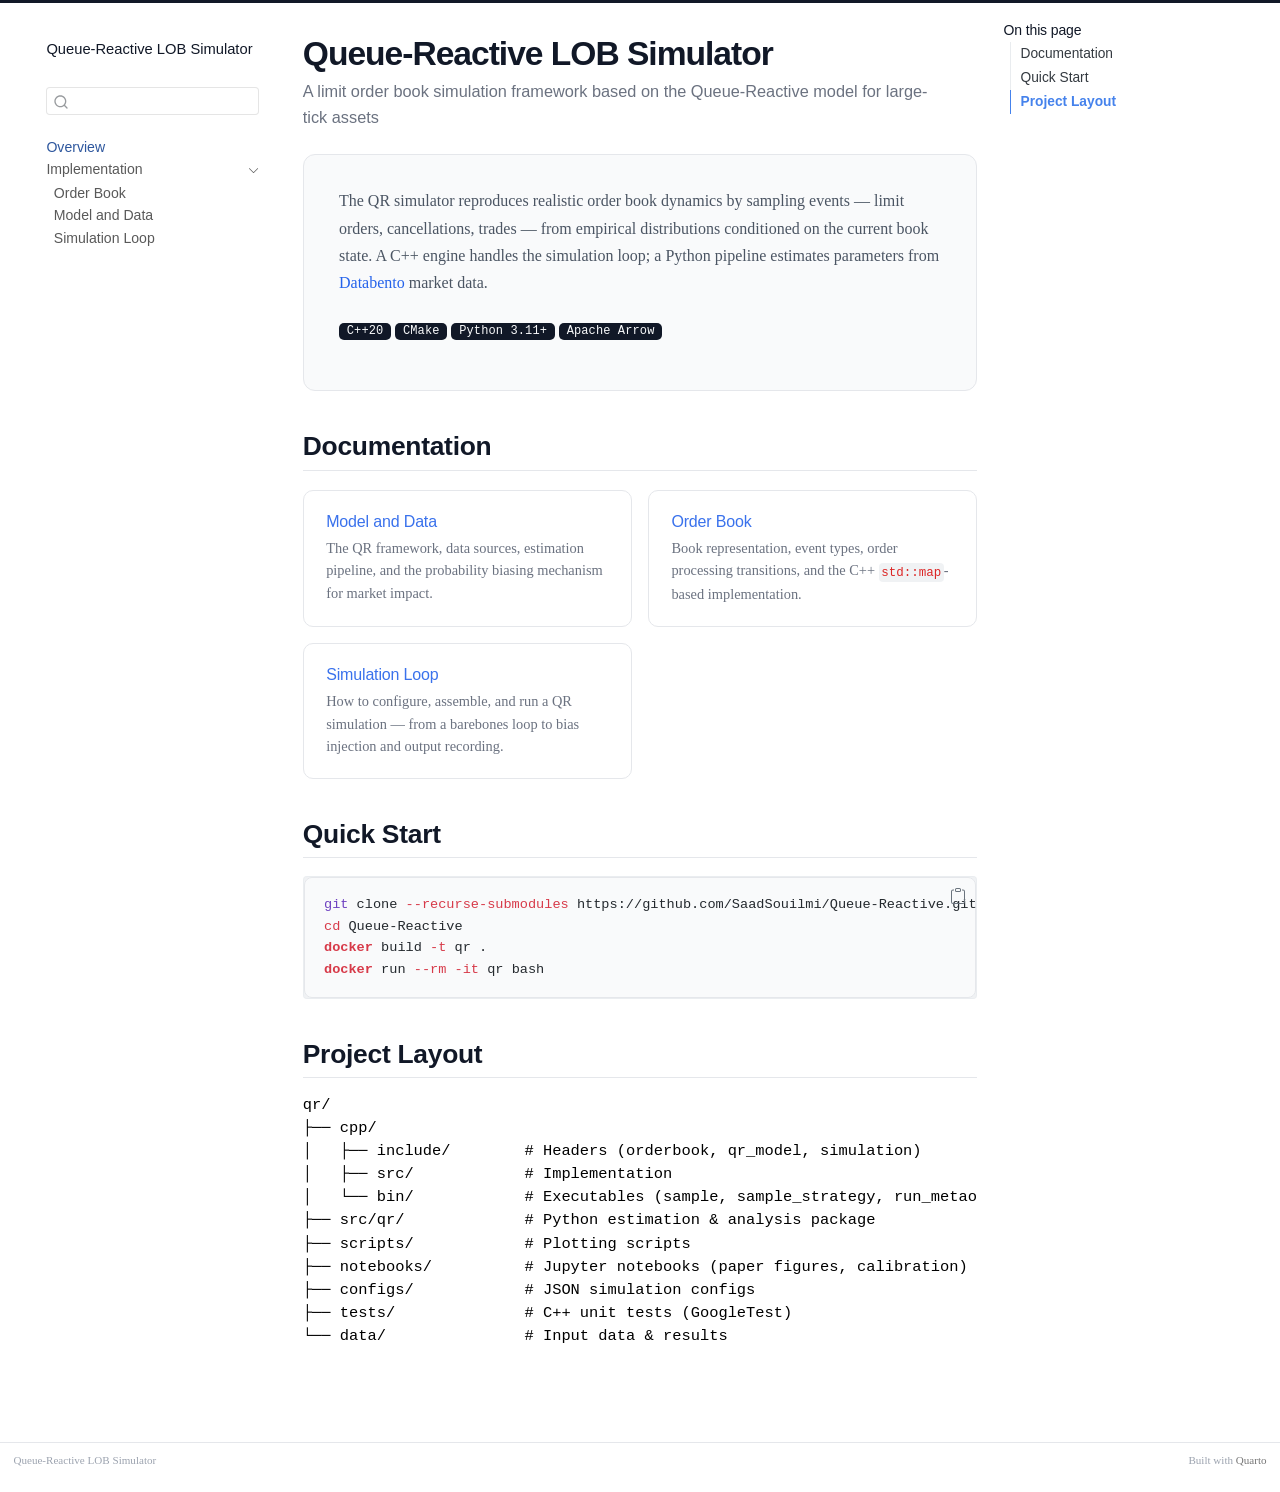
==== commit ea32c2ce: "Built site for gh-pages" ====
--- a/index.html
+++ b/index.html
@@ -243,16 +243,10 @@
 </section>
 <section id="quick-start" class="level2">
 <h2 class="anchored" data-anchor-id="quick-start">Quick Start</h2>
-<div class="code-copy-outer-scaffold"><div class="sourceCode" id="cb1"><pre class="sourceCode bash code-with-copy"><code class="sourceCode bash"><span id="cb1-1"><a href="#cb1-1" aria-hidden="true" tabindex="-1"></a><span class="co"># Clone with submodules</span></span>
-<span id="cb1-2"><a href="#cb1-2" aria-hidden="true" tabindex="-1"></a><span class="fu">git</span> clone <span class="at">--recursive</span> https://github.com/youruser/Alpha-Queue-Reactive.git</span>
-<span id="cb1-3"><a href="#cb1-3" aria-hidden="true" tabindex="-1"></a></span>
-<span id="cb1-4"><a href="#cb1-4" aria-hidden="true" tabindex="-1"></a><span class="co"># Bootstrap vcpkg (first time only)</span></span>
-<span id="cb1-5"><a href="#cb1-5" aria-hidden="true" tabindex="-1"></a><span class="ex">./vcpkg/bootstrap-vcpkg.sh</span></span>
-<span id="cb1-6"><a href="#cb1-6" aria-hidden="true" tabindex="-1"></a></span>
-<span id="cb1-7"><a href="#cb1-7" aria-hidden="true" tabindex="-1"></a><span class="co"># Build</span></span>
-<span id="cb1-8"><a href="#cb1-8" aria-hidden="true" tabindex="-1"></a><span class="fu">cmake</span> <span class="at">-B</span> build <span class="at">-DCMAKE_BUILD_TYPE</span><span class="op">=</span>Release <span class="dt">\</span></span>
-<span id="cb1-9"><a href="#cb1-9" aria-hidden="true" tabindex="-1"></a>  <span class="at">-DCMAKE_TOOLCHAIN_FILE</span><span class="op">=</span>./vcpkg/scripts/buildsystems/vcpkg.cmake</span>
-<span id="cb1-10"><a href="#cb1-10" aria-hidden="true" tabindex="-1"></a><span class="fu">cmake</span> <span class="at">--build</span> build <span class="at">-j</span><span class="va">$(</span><span class="fu">nproc</span><span class="va">)</span></span></code></pre></div><button title="Copy to Clipboard" class="code-copy-button"><i class="bi"></i></button></div>
+<div class="code-copy-outer-scaffold"><div class="sourceCode" id="cb1"><pre class="sourceCode bash code-with-copy"><code class="sourceCode bash"><span id="cb1-1"><a href="#cb1-1" aria-hidden="true" tabindex="-1"></a><span class="fu">git</span> clone <span class="at">--recurse-submodules</span> https://github.com/SaadSouilmi/Queue-Reactive.git</span>
+<span id="cb1-2"><a href="#cb1-2" aria-hidden="true" tabindex="-1"></a><span class="bu">cd</span> Queue-Reactive</span>
+<span id="cb1-3"><a href="#cb1-3" aria-hidden="true" tabindex="-1"></a><span class="ex">docker</span> build <span class="at">-t</span> qr .</span>
+<span id="cb1-4"><a href="#cb1-4" aria-hidden="true" tabindex="-1"></a><span class="ex">docker</span> run <span class="at">--rm</span> <span class="at">-it</span> qr bash</span></code></pre></div><button title="Copy to Clipboard" class="code-copy-button"><i class="bi"></i></button></div>
 </section>
 <section id="project-layout" class="level2">
 <h2 class="anchored" data-anchor-id="project-layout">Project Layout</h2>
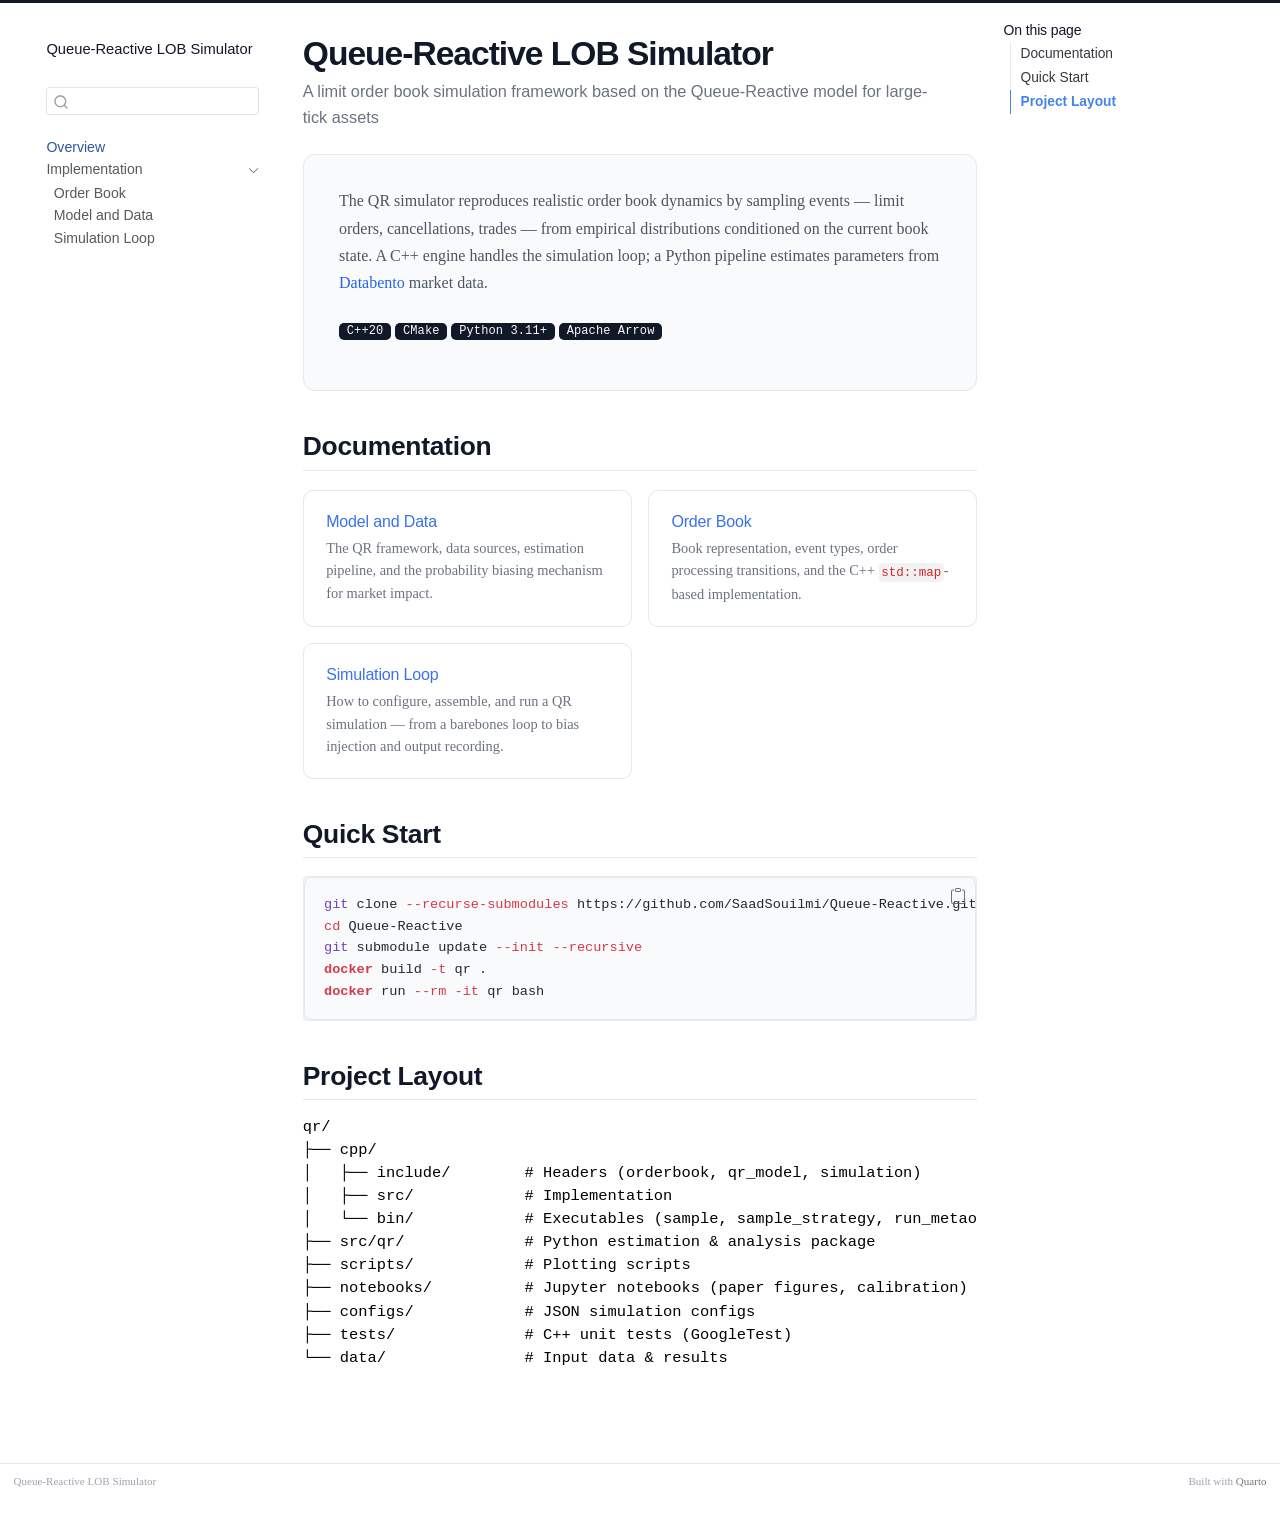
==== commit 47863171: "Built site for gh-pages" ====
--- a/index.html
+++ b/index.html
@@ -245,8 +245,9 @@
 <h2 class="anchored" data-anchor-id="quick-start">Quick Start</h2>
 <div class="code-copy-outer-scaffold"><div class="sourceCode" id="cb1"><pre class="sourceCode bash code-with-copy"><code class="sourceCode bash"><span id="cb1-1"><a href="#cb1-1" aria-hidden="true" tabindex="-1"></a><span class="fu">git</span> clone <span class="at">--recurse-submodules</span> https://github.com/SaadSouilmi/Queue-Reactive.git</span>
 <span id="cb1-2"><a href="#cb1-2" aria-hidden="true" tabindex="-1"></a><span class="bu">cd</span> Queue-Reactive</span>
-<span id="cb1-3"><a href="#cb1-3" aria-hidden="true" tabindex="-1"></a><span class="ex">docker</span> build <span class="at">-t</span> qr .</span>
-<span id="cb1-4"><a href="#cb1-4" aria-hidden="true" tabindex="-1"></a><span class="ex">docker</span> run <span class="at">--rm</span> <span class="at">-it</span> qr bash</span></code></pre></div><button title="Copy to Clipboard" class="code-copy-button"><i class="bi"></i></button></div>
+<span id="cb1-3"><a href="#cb1-3" aria-hidden="true" tabindex="-1"></a><span class="fu">git</span> submodule update <span class="at">--init</span> <span class="at">--recursive</span></span>
+<span id="cb1-4"><a href="#cb1-4" aria-hidden="true" tabindex="-1"></a><span class="ex">docker</span> build <span class="at">-t</span> qr .</span>
+<span id="cb1-5"><a href="#cb1-5" aria-hidden="true" tabindex="-1"></a><span class="ex">docker</span> run <span class="at">--rm</span> <span class="at">-it</span> qr bash</span></code></pre></div><button title="Copy to Clipboard" class="code-copy-button"><i class="bi"></i></button></div>
 </section>
 <section id="project-layout" class="level2">
 <h2 class="anchored" data-anchor-id="project-layout">Project Layout</h2>
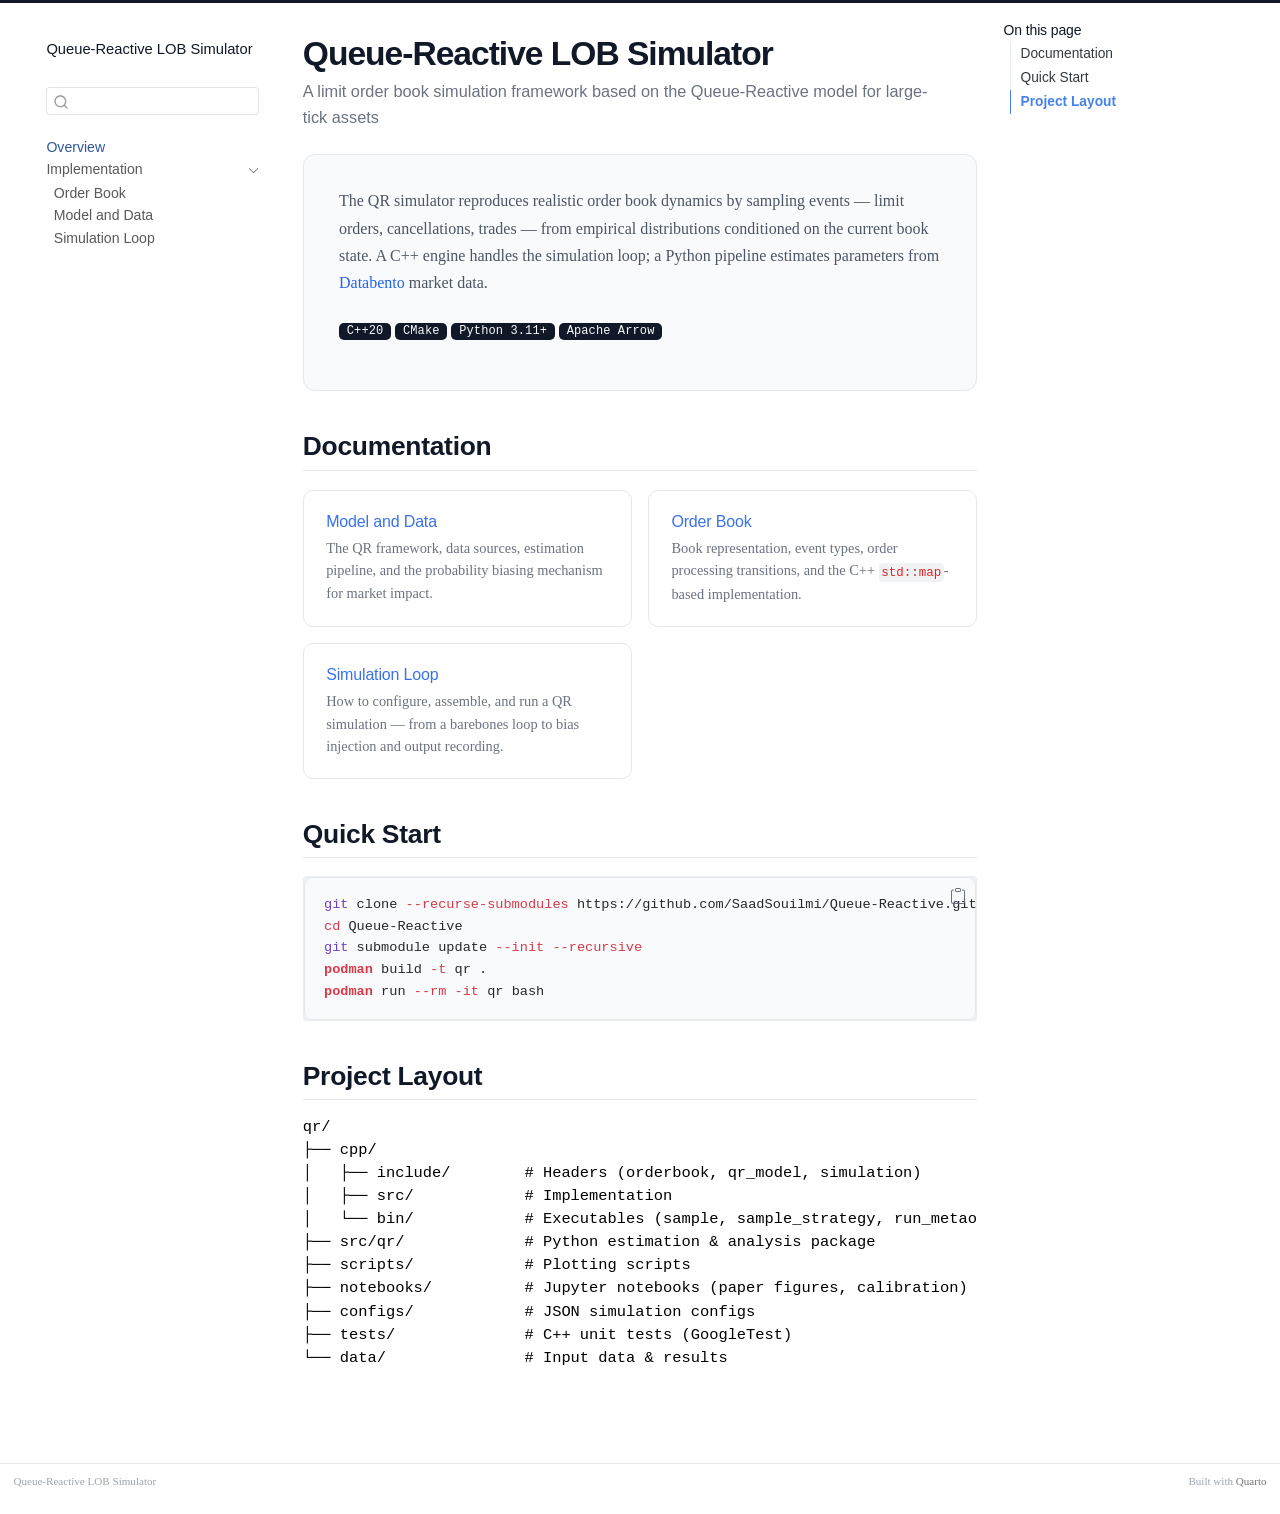
==== commit 6f77a328: "Built site for gh-pages" ====
--- a/index.html
+++ b/index.html
@@ -246,8 +246,8 @@
 <div class="code-copy-outer-scaffold"><div class="sourceCode" id="cb1"><pre class="sourceCode bash code-with-copy"><code class="sourceCode bash"><span id="cb1-1"><a href="#cb1-1" aria-hidden="true" tabindex="-1"></a><span class="fu">git</span> clone <span class="at">--recurse-submodules</span> https://github.com/SaadSouilmi/Queue-Reactive.git</span>
 <span id="cb1-2"><a href="#cb1-2" aria-hidden="true" tabindex="-1"></a><span class="bu">cd</span> Queue-Reactive</span>
 <span id="cb1-3"><a href="#cb1-3" aria-hidden="true" tabindex="-1"></a><span class="fu">git</span> submodule update <span class="at">--init</span> <span class="at">--recursive</span></span>
-<span id="cb1-4"><a href="#cb1-4" aria-hidden="true" tabindex="-1"></a><span class="ex">docker</span> build <span class="at">-t</span> qr .</span>
-<span id="cb1-5"><a href="#cb1-5" aria-hidden="true" tabindex="-1"></a><span class="ex">docker</span> run <span class="at">--rm</span> <span class="at">-it</span> qr bash</span></code></pre></div><button title="Copy to Clipboard" class="code-copy-button"><i class="bi"></i></button></div>
+<span id="cb1-4"><a href="#cb1-4" aria-hidden="true" tabindex="-1"></a><span class="ex">podman</span> build <span class="at">-t</span> qr .</span>
+<span id="cb1-5"><a href="#cb1-5" aria-hidden="true" tabindex="-1"></a><span class="ex">podman</span> run <span class="at">--rm</span> <span class="at">-it</span> qr bash</span></code></pre></div><button title="Copy to Clipboard" class="code-copy-button"><i class="bi"></i></button></div>
 </section>
 <section id="project-layout" class="level2">
 <h2 class="anchored" data-anchor-id="project-layout">Project Layout</h2>
